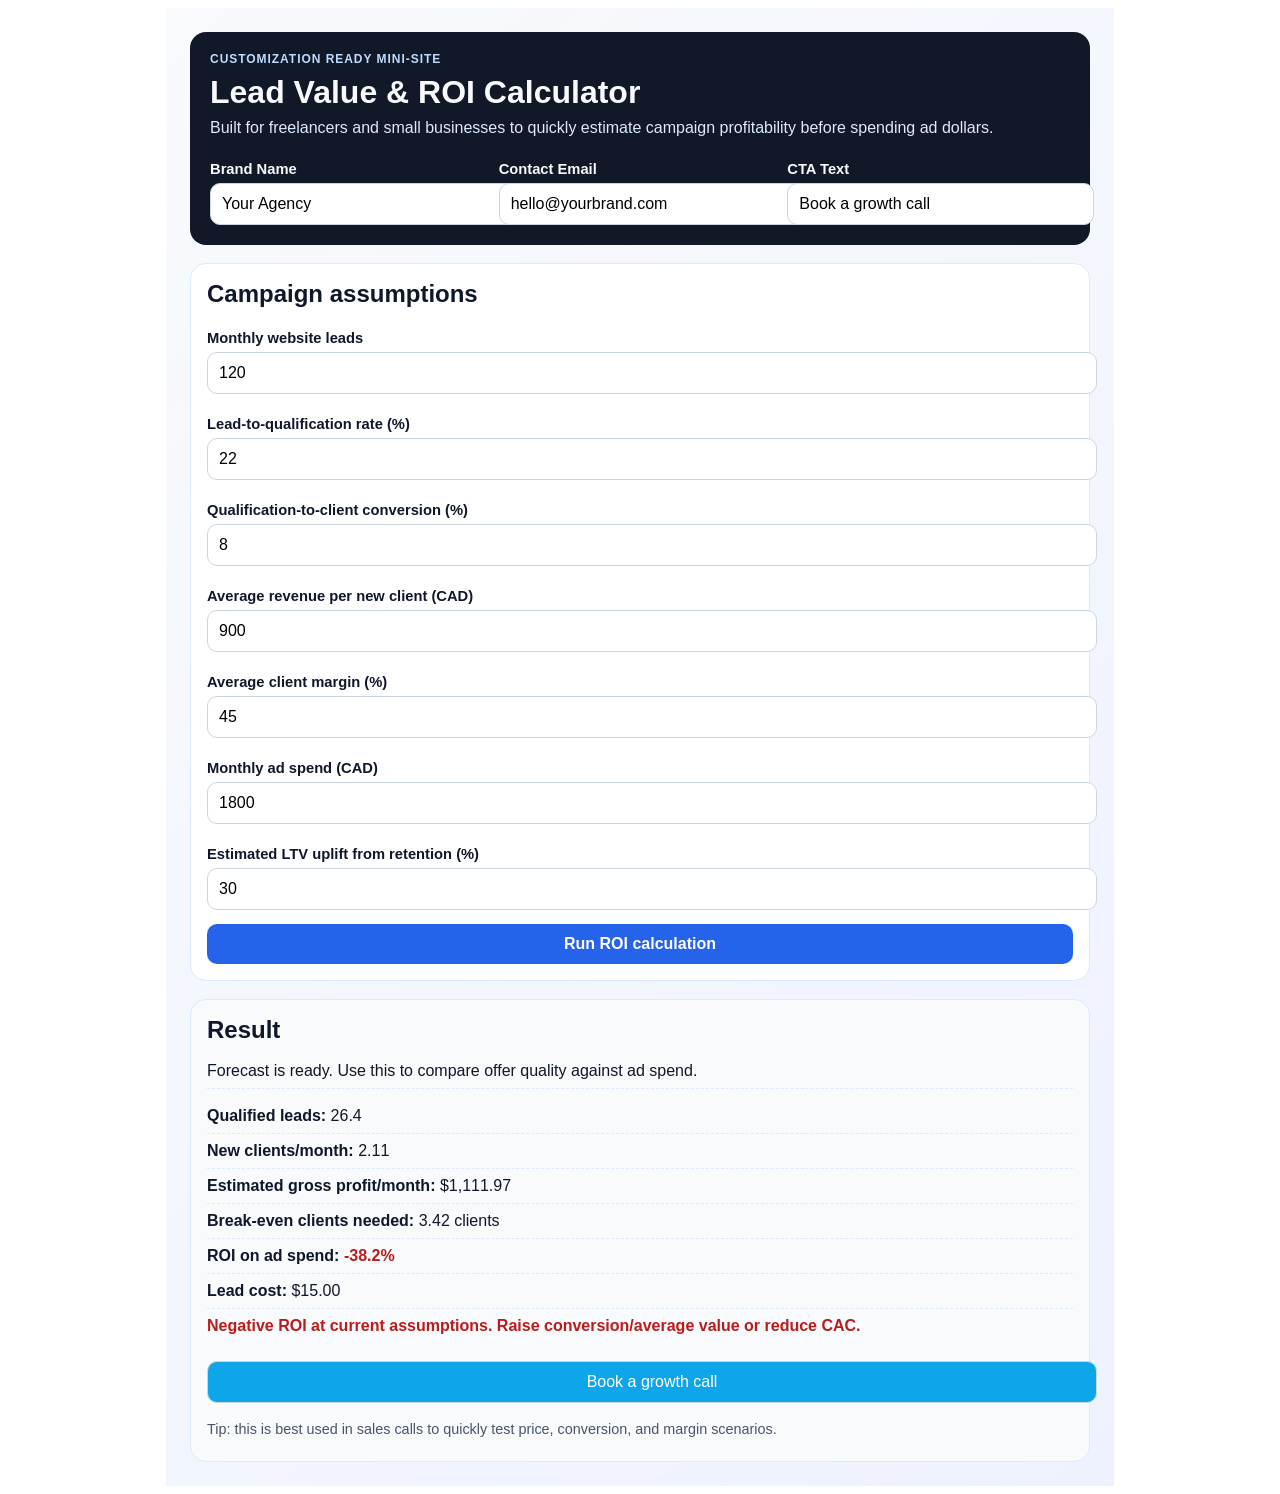
==== gigs/lead-value-roi-calculator/index.html @ 7528f10c "feat: add profit-first gig pack and sales collateral" ====
<!doctype html>
<html lang="en">
  <head>
    <meta charset="UTF-8" />
    <meta name="viewport" content="width=device-width, initial-scale=1.0" />
    <title>Lead Value ROI Calculator</title>
    <link rel="stylesheet" href="styles.css" />
  </head>
  <body>
    <main class="shell">
      <header class="hero">
        <p class="eyebrow">CUSTOMIZATION READY MINI-SITE</p>
        <h1>Lead Value & ROI Calculator</h1>
        <p id="subtitle">Built for freelancers and small businesses to quickly estimate campaign profitability before spending ad dollars.</p>

        <div class="copy-grid">
          <label>
            Brand Name
            <input id="brand-name" value="Your Agency" />
          </label>
          <label>
            Contact Email
            <input id="brand-email" type="email" value="hello@yourbrand.com" />
          </label>
          <label>
            CTA Text
            <input id="cta-text" value="Book a growth call" />
          </label>
        </div>
      </header>

      <section class="card">
        <h2>Campaign assumptions</h2>

        <label>
          Monthly website leads
          <input id="monthly-leads" type="number" min="0" value="120" />
        </label>

        <label>
          Lead-to-qualification rate (%)
          <input id="qualification-rate" type="number" min="0" max="100" step="0.1" value="22" />
        </label>

        <label>
          Qualification-to-client conversion (%)
          <input id="close-rate" type="number" min="0" max="100" step="0.1" value="8" />
        </label>

        <label>
          Average revenue per new client (CAD)
          <input id="revenue-per-client" type="number" min="0" step="5" value="900" />
        </label>

        <label>
          Average client margin (%)
          <input id="gross-margin" type="number" min="0" max="100" step="0.5" value="45" />
        </label>

        <label>
          Monthly ad spend (CAD)
          <input id="ad-spend" type="number" min="0" step="10" value="1800" />
        </label>

        <label>
          Estimated LTV uplift from retention (%)
          <input id="ltv-uplift" type="number" min="0" max="200" step="1" value="30" />
        </label>

        <button id="calculate" type="button">Run ROI calculation</button>
      </section>

      <section class="card result" aria-live="polite">
        <h2>Result</h2>
        <p id="status-line">Enter values and click run to see your forecast.</p>

        <div id="results" class="hidden">
          <p><strong>Qualified leads:</strong> <span id="qualified-leads">0</span></p>
          <p><strong>New clients/month:</strong> <span id="new-clients">0</span></p>
          <p><strong>Estimated gross profit/month:</strong> <span id="monthly-profit">$0</span></p>
          <p><strong>Break-even clients needed:</strong> <span id="break-even">0</span></p>
          <p><strong>ROI on ad spend:</strong> <span id="roi">0%</span></p>
          <p><strong>Lead cost:</strong> <span id="cost-per-lead">$0</span></p>
          <p id="interpretation"></p>
        </div>

        <a id="cta" class="cta" href="#">Book a campaign audit</a>

        <p class="hint">Tip: this is best used in sales calls to quickly test price, conversion, and margin scenarios.</p>
      </section>
    </main>

    <script src="script.js"></script>
  </body>
</html>
---- gigs/lead-value-roi-calculator/styles.css ----
.shell {
  max-width: 900px;
  margin: 0 auto;
  padding: 24px;
  display: grid;
  gap: 18px;
  font-family: Inter, Arial, sans-serif;
  color: #0f172a;
  background: linear-gradient(135deg, #f8fafc, #eef2ff);
  min-height: 100vh;
}

.hero {
  background: #111827;
  color: #f8fafc;
  border-radius: 16px;
  padding: 20px;
}

.eyebrow {
  margin: 0 0 8px;
  color: #bfdbfe;
  text-transform: uppercase;
  letter-spacing: .08em;
  font-size: 12px;
  font-weight: 700;
}

h1,h2 { margin: 0; }
p { margin: 0; }

#subtitle {
  margin-top: 8px;
  color: #dbeafe;
}

.copy-grid,
label {
  display: grid;
  gap: 6px;
  font-weight: 600;
  margin-top: 12px;
}

.copy-grid {
  grid-template-columns: repeat(auto-fit, minmax(180px, 1fr));
}

.card {
  background: #ffffff;
  border-radius: 16px;
  border: 1px solid #dbeafe;
  padding: 16px;
  display: grid;
  gap: 10px;
}

label {
  font-size: 0.92rem;
}

input,
button,
a.cta {
  border: 1px solid #cbd5e1;
  border-radius: 10px;
  padding: 11px;
  width: 100%;
  font-size: 1rem;
}

input:focus {
  outline: 2px solid #93c5fd;
}

button {
  background: #2563eb;
  color: #fff;
  border: none;
  font-weight: 700;
  cursor: pointer;
  margin-top: 4px;
}

.result {
  background: #f8fafc;
}

.result p {
  padding: 8px 0;
  border-bottom: 1px dashed #dbeafe;
}

.result p:last-of-type { border-bottom: none; }

.hidden { display: none; }

.good {
  color: #15803d;
  font-weight: 700;
}

.bad {
  color: #b91c1c;
  font-weight: 700;
}

.cta {
  display: inline-block;
  text-align: center;
  width: fit-content;
  text-decoration: none;
  color: white;
  background: #0ea5e9;
  padding: 11px 16px;
  margin-top: 8px;
}

.hint { color: #475569; font-size: .9rem; }

@media (max-width: 720px) {
  .shell { padding: 14px; }
  .copy-grid { grid-template-columns: 1fr; }
}
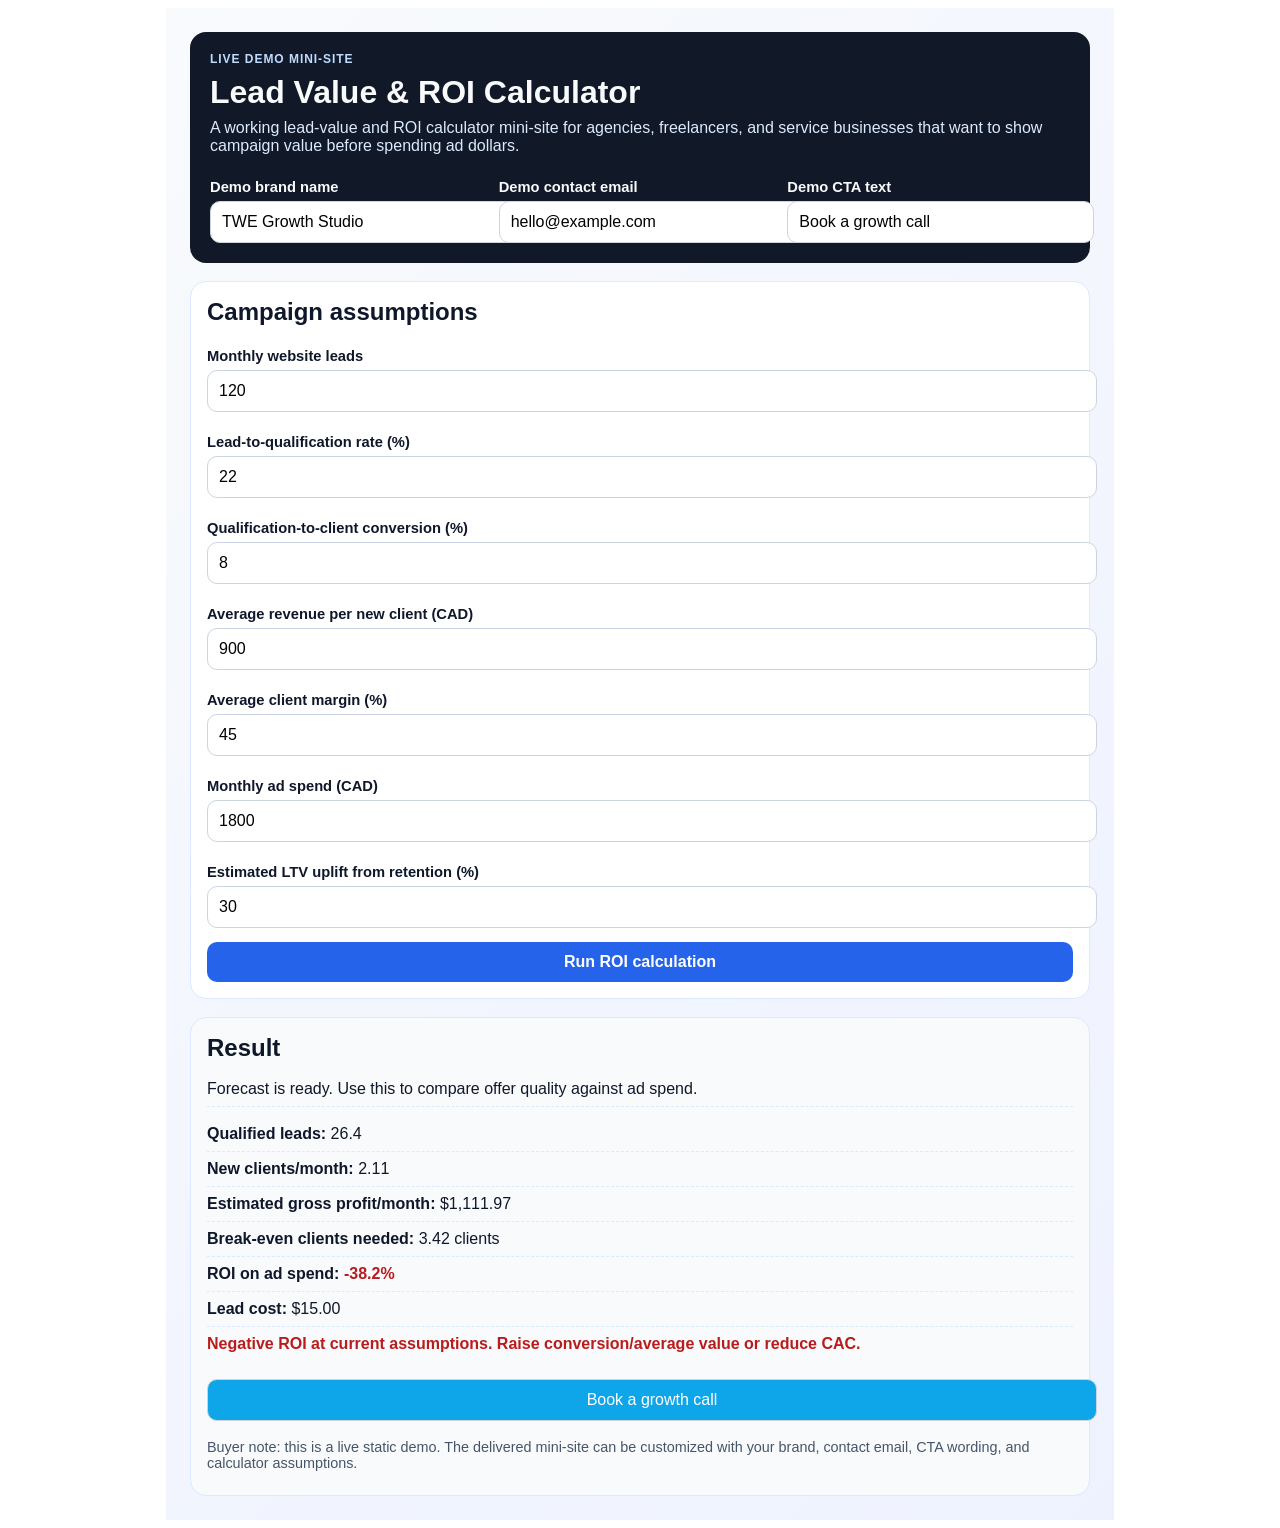
==== commit 13271700: "fix: improve Vercel gig listing readiness" ====
--- a/gigs/lead-value-roi-calculator/index.html
+++ b/gigs/lead-value-roi-calculator/index.html
@@ -9,21 +9,21 @@
   <body>
     <main class="shell">
       <header class="hero">
-        <p class="eyebrow">CUSTOMIZATION READY MINI-SITE</p>
+        <p class="eyebrow">LIVE DEMO MINI-SITE</p>
         <h1>Lead Value & ROI Calculator</h1>
-        <p id="subtitle">Built for freelancers and small businesses to quickly estimate campaign profitability before spending ad dollars.</p>
+        <p id="subtitle">A working lead-value and ROI calculator mini-site for agencies, freelancers, and service businesses that want to show campaign value before spending ad dollars.</p>
 
         <div class="copy-grid">
           <label>
-            Brand Name
-            <input id="brand-name" value="Your Agency" />
+            Demo brand name
+            <input id="brand-name" value="TWE Growth Studio" />
           </label>
           <label>
-            Contact Email
-            <input id="brand-email" type="email" value="hello@yourbrand.com" />
+            Demo contact email
+            <input id="brand-email" type="email" value="hello@example.com" />
           </label>
           <label>
-            CTA Text
+            Demo CTA text
             <input id="cta-text" value="Book a growth call" />
           </label>
         </div>
@@ -84,9 +84,9 @@
           <p id="interpretation"></p>
         </div>
 
-        <a id="cta" class="cta" href="#">Book a campaign audit</a>
+        <a id="cta" class="cta" href="mailto:thewatchersedgestore@gmail.com?subject=Lead%20Value%20%26%20ROI%20Calculator%20mini-site">Ask about this mini-site</a>
 
-        <p class="hint">Tip: this is best used in sales calls to quickly test price, conversion, and margin scenarios.</p>
+        <p class="hint">Buyer note: this is a live static demo. The delivered mini-site can be customized with your brand, contact email, CTA wording, and calculator assumptions.</p>
       </section>
     </main>
 
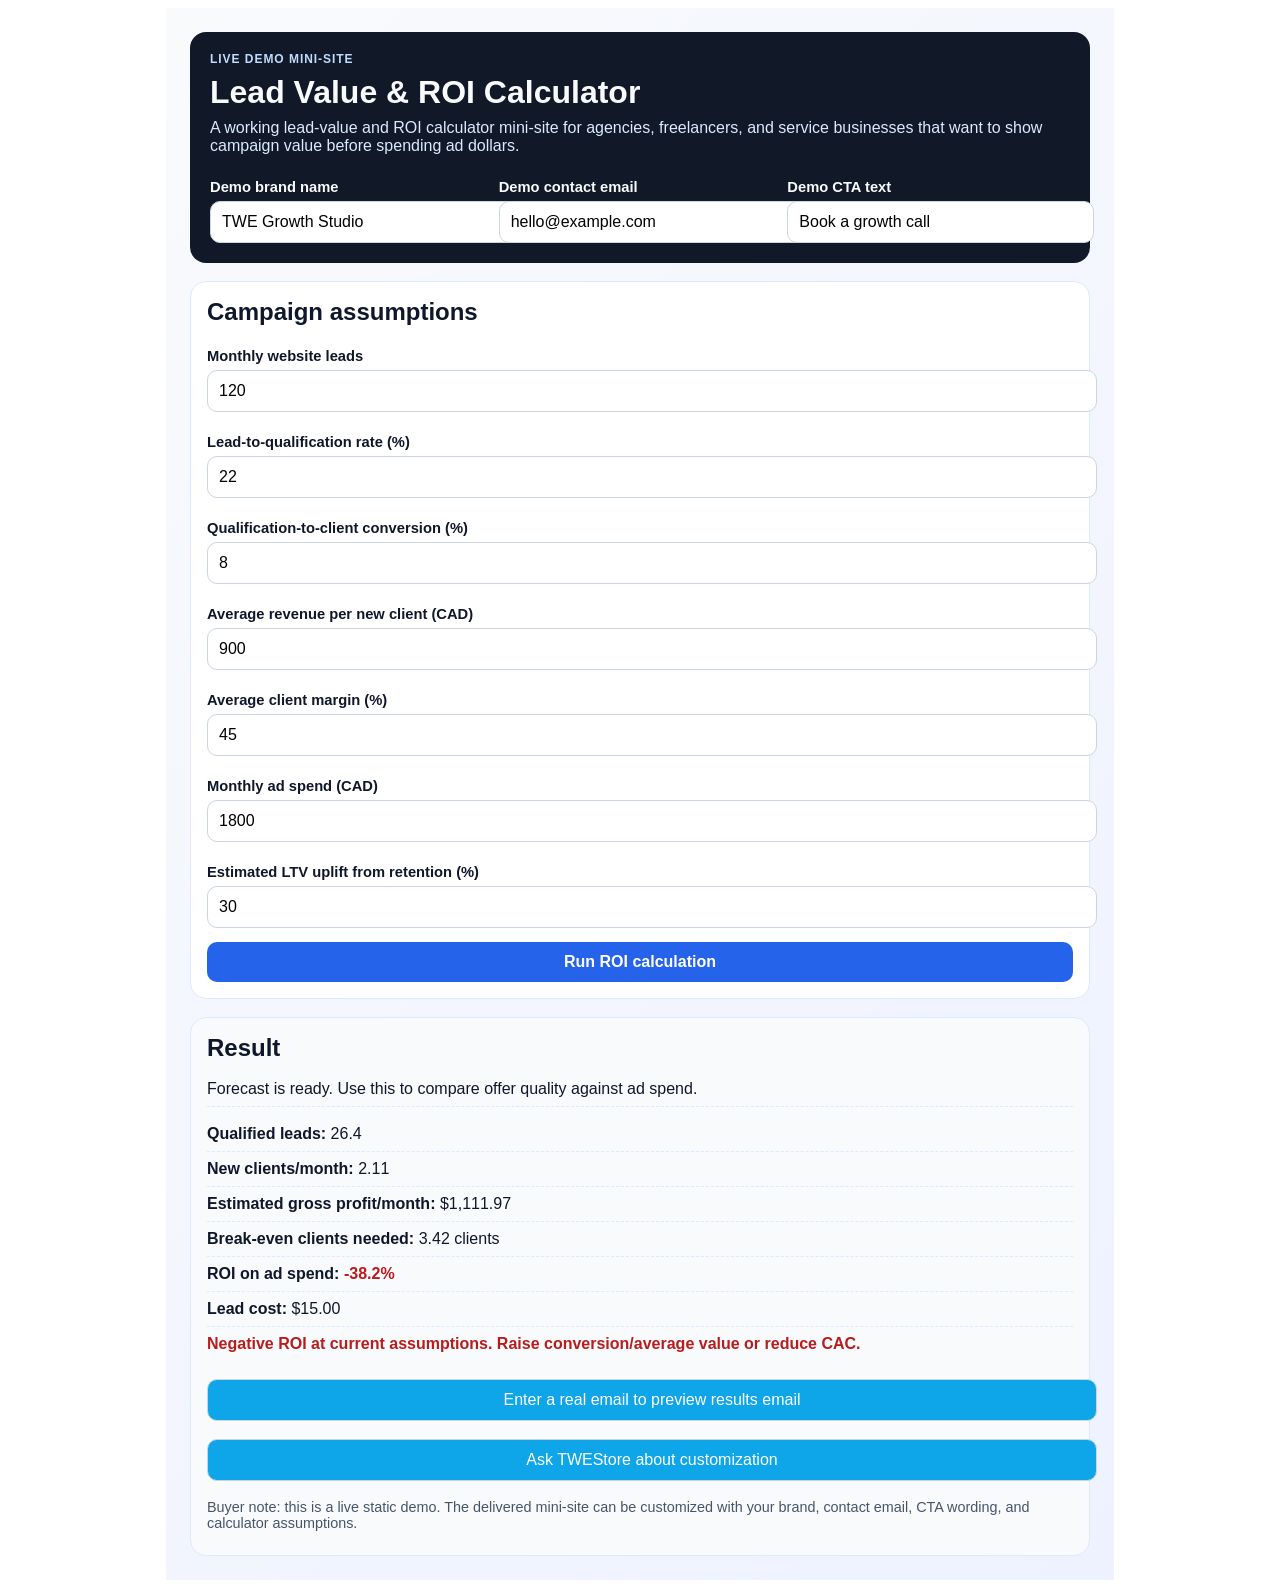
==== commit c7a7ba47: "fix: harden Vercel gig sales flow" ====
--- a/gigs/lead-value-roi-calculator/index.html
+++ b/gigs/lead-value-roi-calculator/index.html
@@ -84,7 +84,8 @@
           <p id="interpretation"></p>
         </div>
 
-        <a id="cta" class="cta" href="mailto:thewatchersedgestore@gmail.com?subject=Lead%20Value%20%26%20ROI%20Calculator%20mini-site">Ask about this mini-site</a>
+        <a id="cta" class="cta" href="mailto:thewatchersedgestore@gmail.com?subject=Lead%20Value%20%26%20ROI%20Calculator%20mini-site">Preview results email</a>
+        <a class="seller-cta cta secondary" href="mailto:thewatchersedgestore@gmail.com?subject=Customization%20request%20-%20Lead%20Value%20%26%20ROI%20Calculator">Ask TWEStore about customization</a>
 
         <p class="hint">Buyer note: this is a live static demo. The delivered mini-site can be customized with your brand, contact email, CTA wording, and calculator assumptions.</p>
       </section>
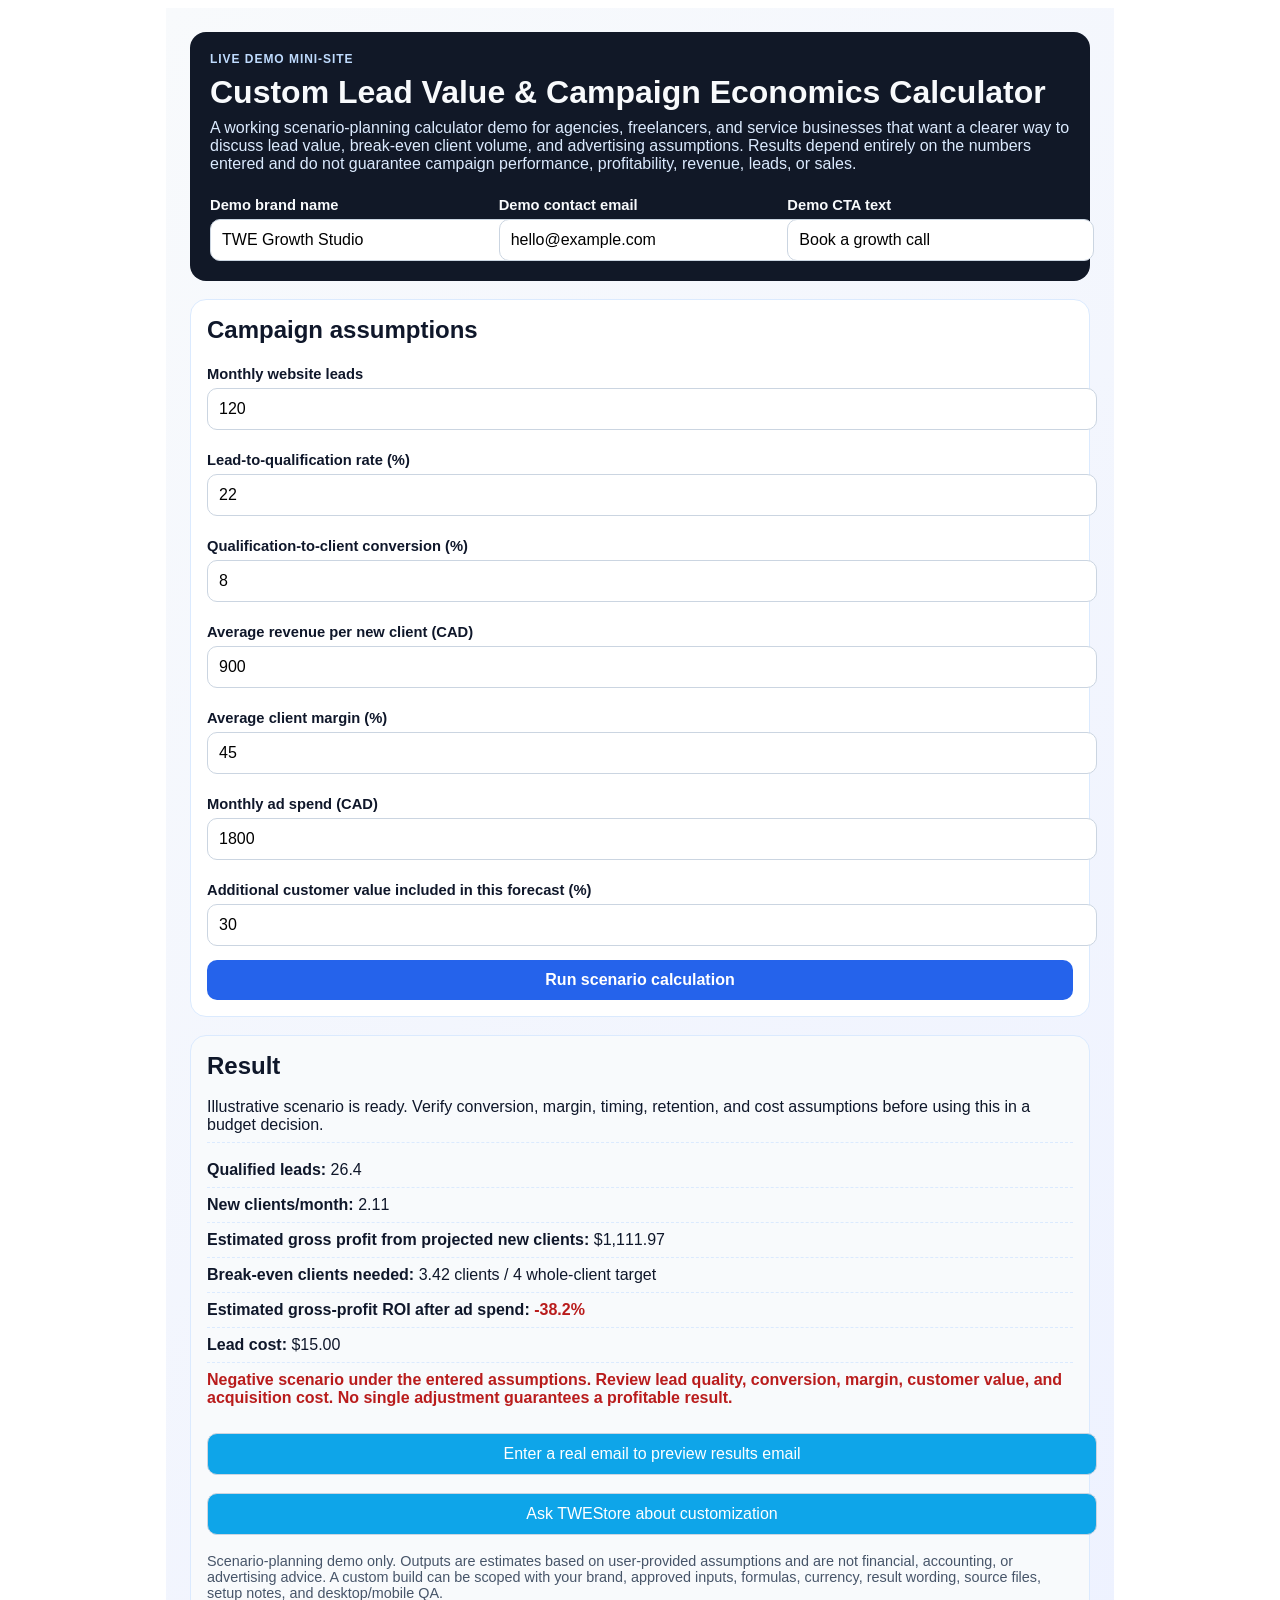
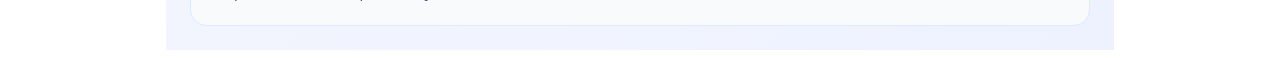
==== commit 636c6d42: "Polish gig demos for SOL sales readiness" ====
--- a/gigs/lead-value-roi-calculator/index.html
+++ b/gigs/lead-value-roi-calculator/index.html
@@ -3,15 +3,15 @@
   <head>
     <meta charset="UTF-8" />
     <meta name="viewport" content="width=device-width, initial-scale=1.0" />
-    <title>Lead Value ROI Calculator</title>
+    <title>Custom Lead Value & Campaign Economics Calculator</title>
     <link rel="stylesheet" href="styles.css" />
   </head>
   <body>
     <main class="shell">
       <header class="hero">
         <p class="eyebrow">LIVE DEMO MINI-SITE</p>
-        <h1>Lead Value & ROI Calculator</h1>
-        <p id="subtitle">A working lead-value and ROI calculator mini-site for agencies, freelancers, and service businesses that want to show campaign value before spending ad dollars.</p>
+        <h1>Custom Lead Value & Campaign Economics Calculator</h1>
+        <p id="subtitle">A working scenario-planning calculator demo for agencies, freelancers, and service businesses that want a clearer way to discuss lead value, break-even client volume, and advertising assumptions. Results depend entirely on the numbers entered and do not guarantee campaign performance, profitability, revenue, leads, or sales.</p>
 
         <div class="copy-grid">
           <label>
@@ -63,23 +63,23 @@
         </label>
 
         <label>
-          Estimated LTV uplift from retention (%)
+          Additional customer value included in this forecast (%)
           <input id="ltv-uplift" type="number" min="0" max="200" step="1" value="30" />
         </label>
 
-        <button id="calculate" type="button">Run ROI calculation</button>
+        <button id="calculate" type="button">Run scenario calculation</button>
       </section>
 
       <section class="card result" aria-live="polite">
         <h2>Result</h2>
-        <p id="status-line">Enter values and click run to see your forecast.</p>
+        <p id="status-line">Enter assumptions and click run to see an illustrative scenario.</p>
 
         <div id="results" class="hidden">
           <p><strong>Qualified leads:</strong> <span id="qualified-leads">0</span></p>
           <p><strong>New clients/month:</strong> <span id="new-clients">0</span></p>
-          <p><strong>Estimated gross profit/month:</strong> <span id="monthly-profit">$0</span></p>
+          <p><strong>Estimated gross profit from projected new clients:</strong> <span id="monthly-profit">$0</span></p>
           <p><strong>Break-even clients needed:</strong> <span id="break-even">0</span></p>
-          <p><strong>ROI on ad spend:</strong> <span id="roi">0%</span></p>
+          <p><strong>Estimated gross-profit ROI after ad spend:</strong> <span id="roi">0%</span></p>
           <p><strong>Lead cost:</strong> <span id="cost-per-lead">$0</span></p>
           <p id="interpretation"></p>
         </div>
@@ -87,7 +87,7 @@
         <a id="cta" class="cta" href="mailto:thewatchersedgestore@gmail.com?subject=Lead%20Value%20%26%20ROI%20Calculator%20mini-site">Preview results email</a>
         <a class="seller-cta cta secondary" href="mailto:thewatchersedgestore@gmail.com?subject=Customization%20request%20-%20Lead%20Value%20%26%20ROI%20Calculator">Ask TWEStore about customization</a>
 
-        <p class="hint">Buyer note: this is a live static demo. The delivered mini-site can be customized with your brand, contact email, CTA wording, and calculator assumptions.</p>
+        <p class="hint">Scenario-planning demo only. Outputs are estimates based on user-provided assumptions and are not financial, accounting, or advertising advice. A custom build can be scoped with your brand, approved inputs, formulas, currency, result wording, source files, setup notes, and desktop/mobile QA.</p>
       </section>
     </main>
 
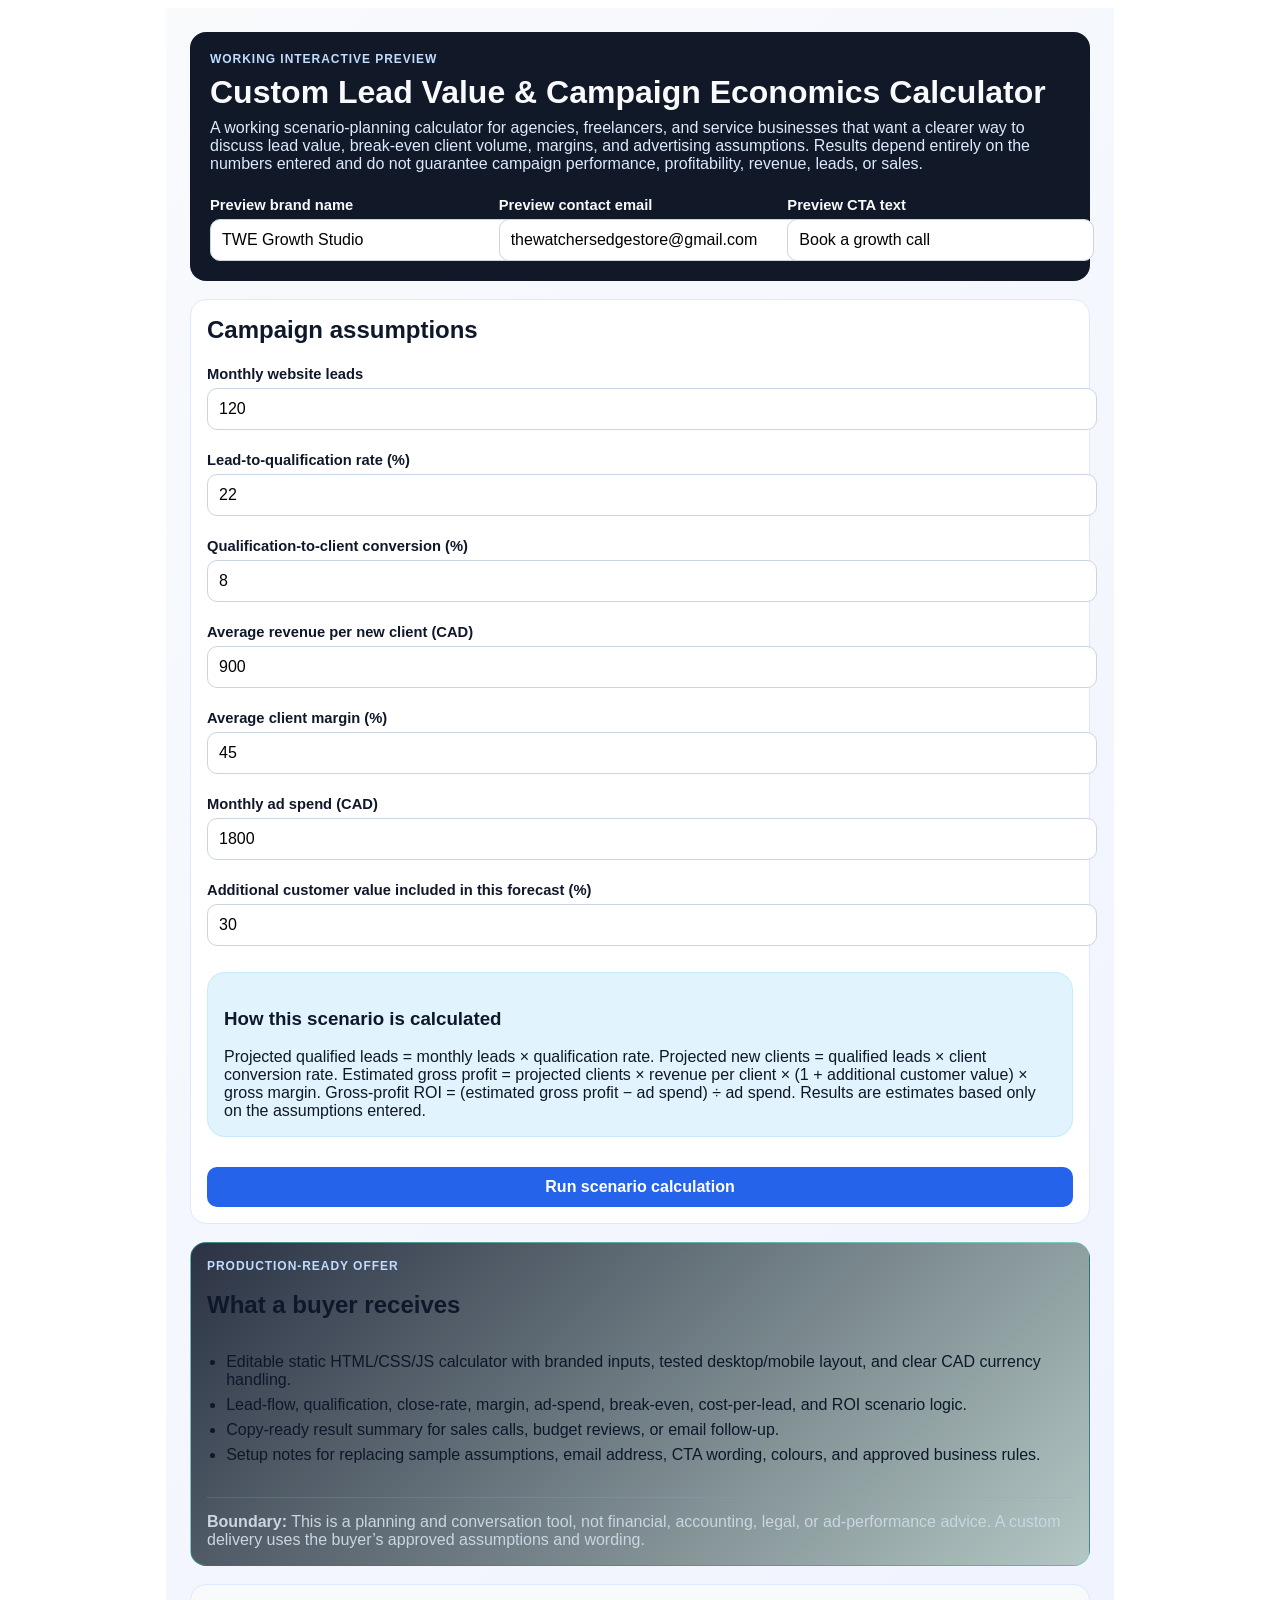
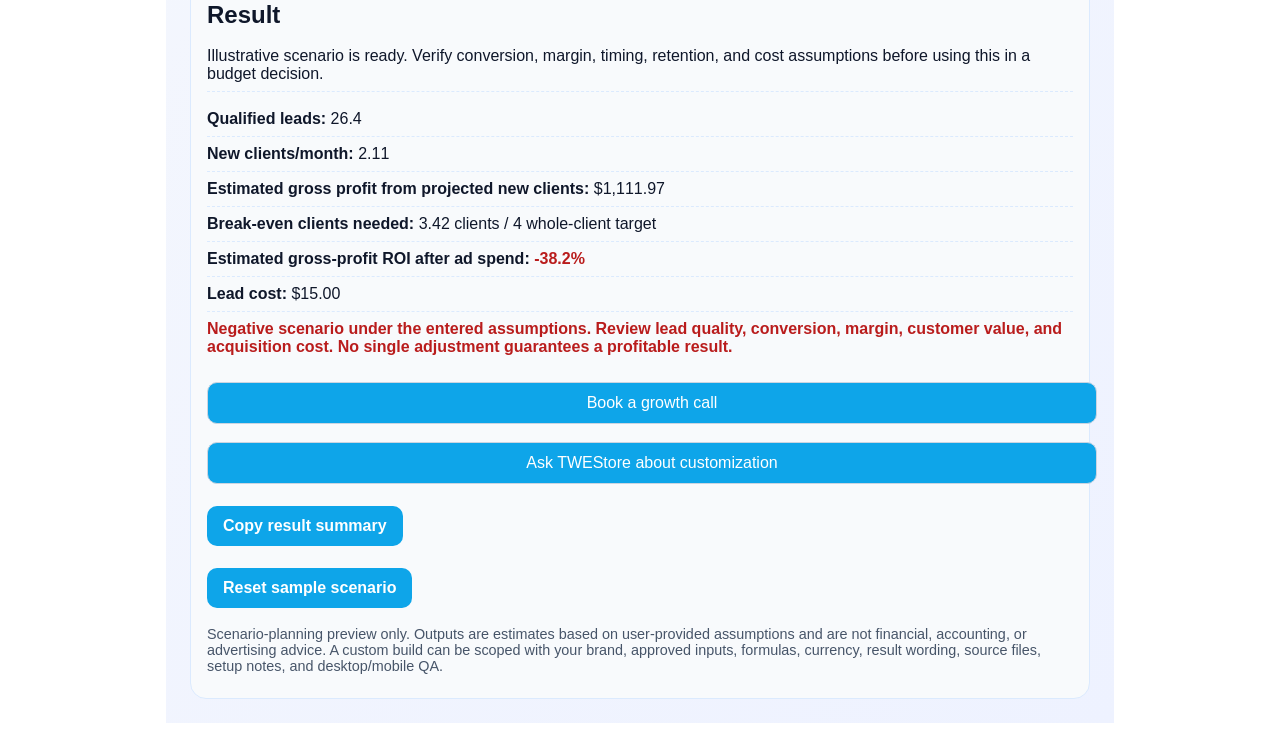
==== commit cfff6423: "Finalize Vercel gig production readiness" ====
--- a/gigs/lead-value-roi-calculator/index.html
+++ b/gigs/lead-value-roi-calculator/index.html
@@ -9,21 +9,21 @@
   <body>
     <main class="shell">
       <header class="hero">
-        <p class="eyebrow">LIVE DEMO MINI-SITE</p>
+        <p class="eyebrow">WORKING INTERACTIVE PREVIEW</p>
         <h1>Custom Lead Value & Campaign Economics Calculator</h1>
-        <p id="subtitle">A working scenario-planning calculator demo for agencies, freelancers, and service businesses that want a clearer way to discuss lead value, break-even client volume, and advertising assumptions. Results depend entirely on the numbers entered and do not guarantee campaign performance, profitability, revenue, leads, or sales.</p>
+        <p id="subtitle">A working scenario-planning calculator for agencies, freelancers, and service businesses that want a clearer way to discuss lead value, break-even client volume, margins, and advertising assumptions. Results depend entirely on the numbers entered and do not guarantee campaign performance, profitability, revenue, leads, or sales.</p>
 
         <div class="copy-grid">
           <label>
-            Demo brand name
+            Preview brand name
             <input id="brand-name" value="TWE Growth Studio" />
           </label>
           <label>
-            Demo contact email
-            <input id="brand-email" type="email" value="hello@example.com" />
+            Preview contact email
+            <input id="brand-email" type="email" value="thewatchersedgestore@gmail.com" />
           </label>
           <label>
-            Demo CTA text
+            Preview CTA text
             <input id="cta-text" value="Book a growth call" />
           </label>
         </div>
@@ -67,9 +67,28 @@
           <input id="ltv-uplift" type="number" min="0" max="200" step="1" value="30" />
         </label>
 
+        <div id="validation-summary" class="validation-summary hidden" role="alert" aria-live="polite"></div>
+
+        <section class="formula-note" aria-label="How this scenario is calculated">
+          <h3>How this scenario is calculated</h3>
+          <p>Projected qualified leads = monthly leads × qualification rate. Projected new clients = qualified leads × client conversion rate. Estimated gross profit = projected clients × revenue per client × (1 + additional customer value) × gross margin. Gross-profit ROI = (estimated gross profit − ad spend) ÷ ad spend. Results are estimates based only on the assumptions entered.</p>
+        </section>
+
         <button id="calculate" type="button">Run scenario calculation</button>
       </section>
 
+
+      <section class="card product-readiness" aria-label="What is included">
+        <p class="eyebrow">Production-ready offer</p>
+        <h2>What a buyer receives</h2>
+        <ul class="feature-list">
+          <li>Editable static HTML/CSS/JS calculator with branded inputs, tested desktop/mobile layout, and clear CAD currency handling.</li>
+          <li>Lead-flow, qualification, close-rate, margin, ad-spend, break-even, cost-per-lead, and ROI scenario logic.</li>
+          <li>Copy-ready result summary for sales calls, budget reviews, or email follow-up.</li>
+          <li>Setup notes for replacing sample assumptions, email address, CTA wording, colours, and approved business rules.</li>
+        </ul>
+        <p class="scope-note"><strong>Boundary:</strong> This is a planning and conversation tool, not financial, accounting, legal, or ad-performance advice. A custom delivery uses the buyer’s approved assumptions and wording.</p>
+      </section>
       <section class="card result" aria-live="polite">
         <h2>Result</h2>
         <p id="status-line">Enter assumptions and click run to see an illustrative scenario.</p>
@@ -87,7 +106,9 @@
         <a id="cta" class="cta" href="mailto:thewatchersedgestore@gmail.com?subject=Lead%20Value%20%26%20ROI%20Calculator%20mini-site">Preview results email</a>
         <a class="seller-cta cta secondary" href="mailto:thewatchersedgestore@gmail.com?subject=Customization%20request%20-%20Lead%20Value%20%26%20ROI%20Calculator">Ask TWEStore about customization</a>
 
-        <p class="hint">Scenario-planning demo only. Outputs are estimates based on user-provided assumptions and are not financial, accounting, or advertising advice. A custom build can be scoped with your brand, approved inputs, formulas, currency, result wording, source files, setup notes, and desktop/mobile QA.</p>
+        <button id="copy-summary" type="button" class="cta secondary action-button">Copy result summary</button>
+        <button id="reset-sample" type="button" class="cta secondary action-button">Reset sample scenario</button>
+        <p class="hint">Scenario-planning preview only. Outputs are estimates based on user-provided assumptions and are not financial, accounting, or advertising advice. A custom build can be scoped with your brand, approved inputs, formulas, currency, result wording, source files, setup notes, and desktop/mobile QA.</p>
       </section>
     </main>
 
--- a/gigs/lead-value-roi-calculator/styles.css
+++ b/gigs/lead-value-roi-calculator/styles.css
@@ -122,3 +122,62 @@
   .shell { padding: 14px; }
   .copy-grid { grid-template-columns: 1fr; }
 }
+
+.product-readiness {
+  border-color: rgba(45, 212, 191, 0.38) !important;
+  background: linear-gradient(135deg, rgba(15, 23, 42, 0.88), rgba(20, 83, 45, 0.28)) !important;
+}
+
+.feature-list {
+  margin: 1rem 0;
+  padding-left: 1.2rem;
+}
+
+.feature-list li {
+  margin: 0.45rem 0;
+}
+
+.scope-note {
+  color: #cbd5e1;
+  border-top: 1px solid rgba(148, 163, 184, 0.24);
+  padding-top: 0.9rem;
+}
+
+.action-button {
+  margin-top: 0.75rem;
+  margin-right: 0.6rem;
+}
+
+.validation-summary {
+  border: 1px solid rgba(248, 113, 113, 0.7);
+  border-radius: 16px;
+  padding: 0.9rem 1rem;
+  margin: 1rem 0;
+  background: rgba(127, 29, 29, 0.32);
+  color: #fee2e2;
+}
+
+.validation-summary ul {
+  margin: 0.5rem 0;
+  padding-left: 1.2rem;
+}
+
+.field-error {
+  border-color: #f87171 !important;
+  box-shadow: 0 0 0 3px rgba(248, 113, 113, 0.24) !important;
+}
+
+.formula-note {
+  margin: 1rem 0;
+  padding: 1rem;
+  border-radius: 18px;
+  background: rgba(14, 165, 233, 0.12);
+  border: 1px solid rgba(125, 211, 252, 0.28);
+}
+
+a:focus-visible,
+button:focus-visible,
+input:focus-visible {
+  outline: 3px solid #facc15;
+  outline-offset: 3px;
+}
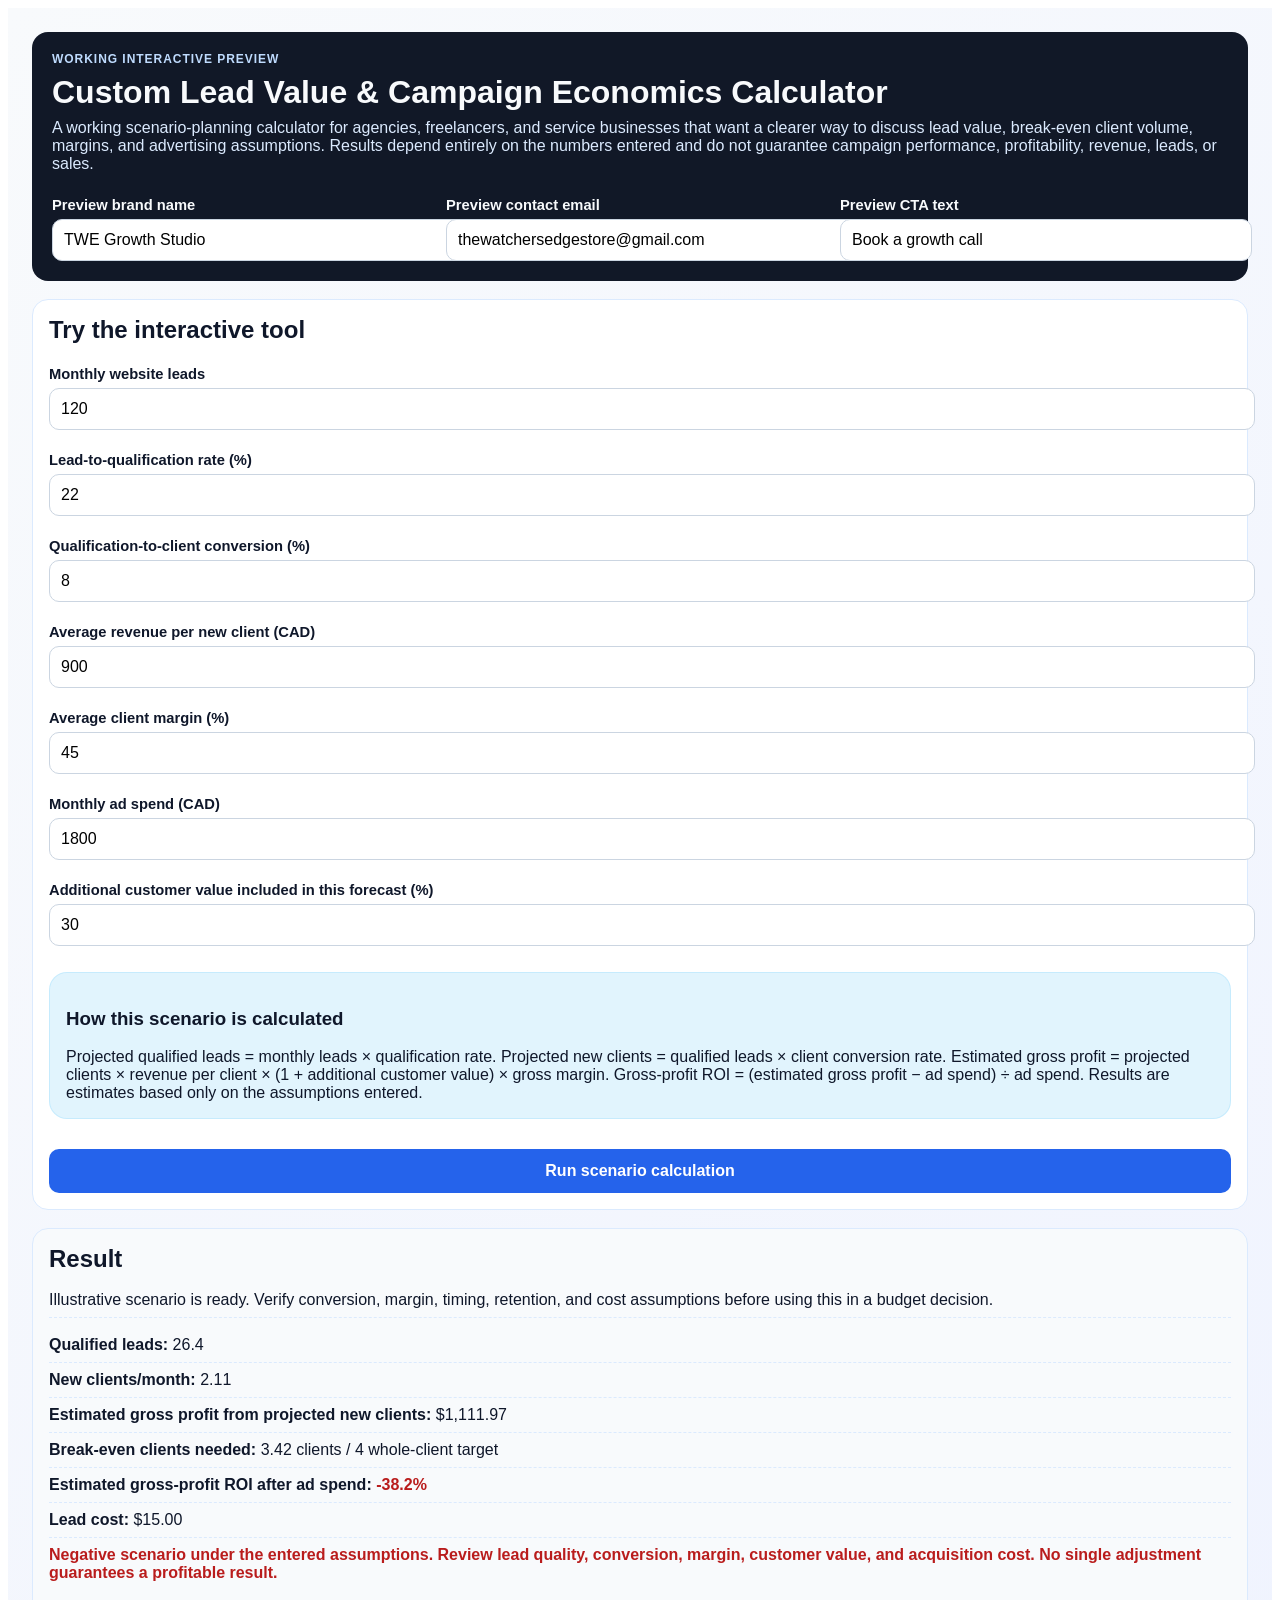
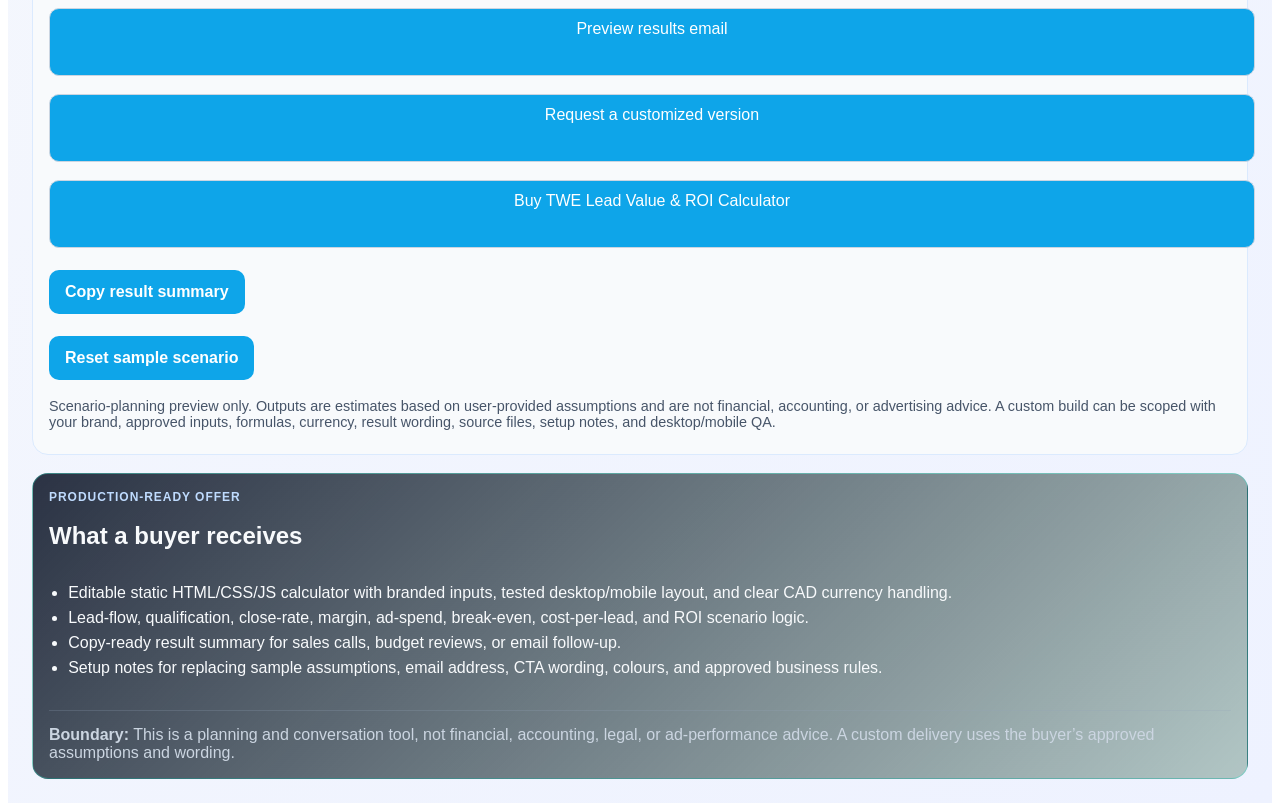
==== commit 906d2e51: "Polish interactive tools and align product links" ====
--- a/gigs/lead-value-roi-calculator/index.html
+++ b/gigs/lead-value-roi-calculator/index.html
@@ -30,7 +30,7 @@
       </header>
 
       <section class="card">
-        <h2>Campaign assumptions</h2>
+        <h2>Try the interactive tool</h2>
 
         <label>
           Monthly website leads
@@ -78,17 +78,7 @@
       </section>
 
 
-      <section class="card product-readiness" aria-label="What is included">
-        <p class="eyebrow">Production-ready offer</p>
-        <h2>What a buyer receives</h2>
-        <ul class="feature-list">
-          <li>Editable static HTML/CSS/JS calculator with branded inputs, tested desktop/mobile layout, and clear CAD currency handling.</li>
-          <li>Lead-flow, qualification, close-rate, margin, ad-spend, break-even, cost-per-lead, and ROI scenario logic.</li>
-          <li>Copy-ready result summary for sales calls, budget reviews, or email follow-up.</li>
-          <li>Setup notes for replacing sample assumptions, email address, CTA wording, colours, and approved business rules.</li>
-        </ul>
-        <p class="scope-note"><strong>Boundary:</strong> This is a planning and conversation tool, not financial, accounting, legal, or ad-performance advice. A custom delivery uses the buyer’s approved assumptions and wording.</p>
-      </section>
+
       <section class="card result" aria-live="polite">
         <h2>Result</h2>
         <p id="status-line">Enter assumptions and click run to see an illustrative scenario.</p>
@@ -104,11 +94,23 @@
         </div>
 
         <a id="cta" class="cta" href="mailto:thewatchersedgestore@gmail.com?subject=Lead%20Value%20%26%20ROI%20Calculator%20mini-site">Preview results email</a>
-        <a class="seller-cta cta secondary" href="mailto:thewatchersedgestore@gmail.com?subject=Customization%20request%20-%20Lead%20Value%20%26%20ROI%20Calculator">Ask TWEStore about customization</a>
+        <a class="seller-cta cta secondary" href="mailto:thewatchersedgestore@gmail.com?subject=Customization%20request%20-%20Lead%20Value%20%26%20ROI%20Calculator">Request a customized version</a>
+        <a class="purchase-cta cta secondary" href="https://nanoojr.gumroad.com/l/lfxro">Buy TWE Lead Value &amp; ROI Calculator</a>
 
         <button id="copy-summary" type="button" class="cta secondary action-button">Copy result summary</button>
         <button id="reset-sample" type="button" class="cta secondary action-button">Reset sample scenario</button>
         <p class="hint">Scenario-planning preview only. Outputs are estimates based on user-provided assumptions and are not financial, accounting, or advertising advice. A custom build can be scoped with your brand, approved inputs, formulas, currency, result wording, source files, setup notes, and desktop/mobile QA.</p>
+      </section>
+      <section class="card product-readiness" aria-label="What is included">
+        <p class="eyebrow">Production-ready offer</p>
+        <h2>What a buyer receives</h2>
+        <ul class="feature-list">
+          <li>Editable static HTML/CSS/JS calculator with branded inputs, tested desktop/mobile layout, and clear CAD currency handling.</li>
+          <li>Lead-flow, qualification, close-rate, margin, ad-spend, break-even, cost-per-lead, and ROI scenario logic.</li>
+          <li>Copy-ready result summary for sales calls, budget reviews, or email follow-up.</li>
+          <li>Setup notes for replacing sample assumptions, email address, CTA wording, colours, and approved business rules.</li>
+        </ul>
+        <p class="scope-note"><strong>Boundary:</strong> This is a planning and conversation tool, not financial, accounting, legal, or ad-performance advice. A custom delivery uses the buyer’s approved assumptions and wording.</p>
       </section>
     </main>
 
--- a/gigs/lead-value-roi-calculator/styles.css
+++ b/gigs/lead-value-roi-calculator/styles.css
@@ -124,6 +124,7 @@
 }
 
 .product-readiness {
+  color: #f8fafc;
   border-color: rgba(45, 212, 191, 0.38) !important;
   background: linear-gradient(135deg, rgba(15, 23, 42, 0.88), rgba(20, 83, 45, 0.28)) !important;
 }
@@ -181,3 +182,17 @@
   outline: 3px solid #facc15;
   outline-offset: 3px;
 }
+
+/* Final accessibility/responsive hardening for 320px and 200% zoom checks. */
+html { overflow-x: hidden; }
+body { overflow-x: hidden; }
+.shell, .page, .container, .hero, .card, .panel, .result, .result-card, .content-grid, .brand-panel, .product-readiness { min-width: 0; max-width: 100%; }
+a, button, input, select, textarea, p, li, h1, h2, h3, strong, span, legend, summary { overflow-wrap: anywhere; }
+.copy-grid, .brand-grid, .brand-area, .intake-grid, .context-grid { grid-template-columns: repeat(auto-fit, minmax(min(180px, 100%), 1fr)); }
+input, select, textarea, button, a.cta, .cta-button { max-width: 100%; min-width: 0; }
+button, a.cta, .cta-button { min-height: 44px; }
+@media (max-width: 360px) {
+  .shell, .page, .container { padding: 10px; }
+  .hero, .card, .panel, .brand-panel, .gig-card-body { padding: 14px; }
+  .cta, .cta-button, .action-button, button { width: 100%; margin-right: 0; }
+}
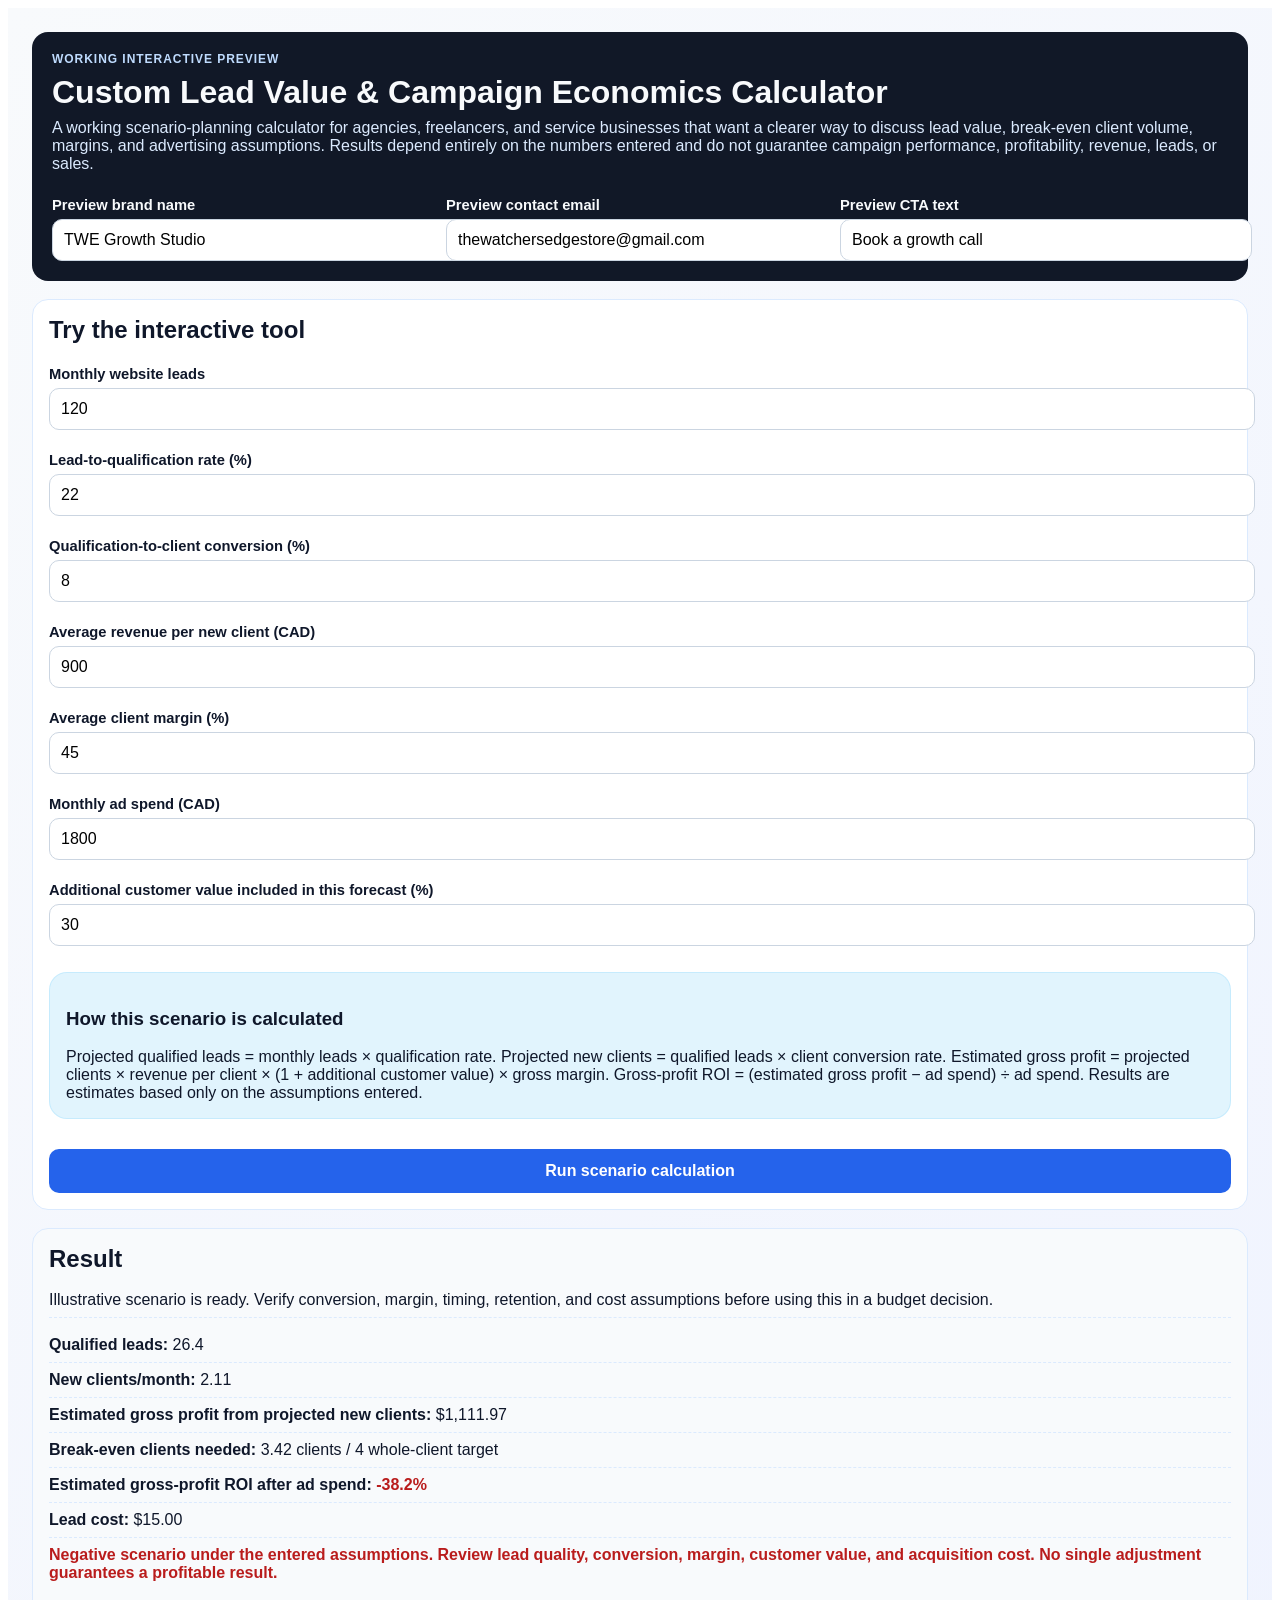
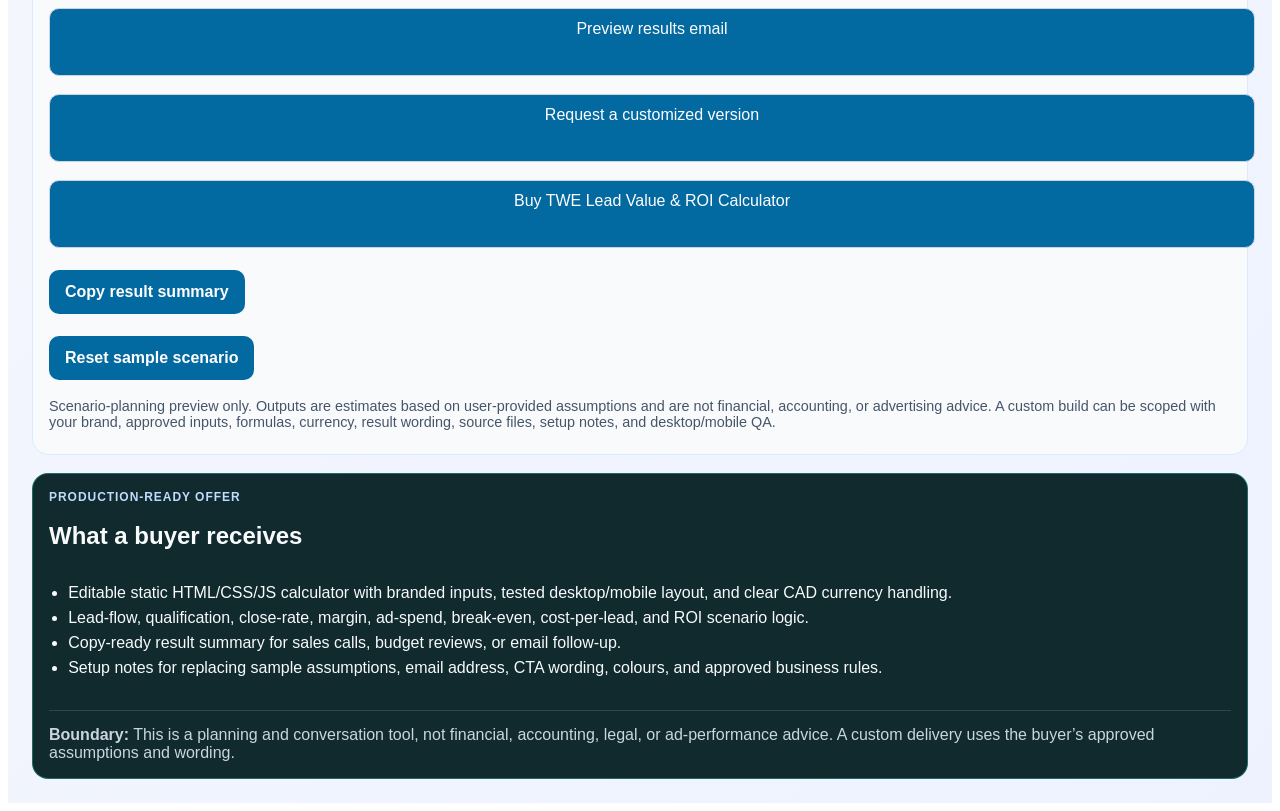
==== commit 58556ffc: "Add app metadata and embedded favicons" ====
--- a/gigs/lead-value-roi-calculator/index.html
+++ b/gigs/lead-value-roi-calculator/index.html
@@ -3,6 +3,8 @@
   <head>
     <meta charset="UTF-8" />
     <meta name="viewport" content="width=device-width, initial-scale=1.0" />
+    <meta name="description" content="Try the TWE Lead Value and ROI Calculator to model lead volume, close-rate, margin, ad-spend, and break-even assumptions before reviewing the downloadable product." />
+    <link rel="icon" href="data:image/svg+xml,%3Csvg xmlns='http://www.w3.org/2000/svg' viewBox='0 0 64 64'%3E%3Crect width='64' height='64' rx='14' fill='%230b1020'/%3E%3Cpath d='M14 18h36v8H14zm0 20h36v8H14z' fill='%237c3aed'/%3E%3C/svg%3E" />
     <title>Custom Lead Value & Campaign Economics Calculator</title>
     <link rel="stylesheet" href="styles.css" />
   </head>
--- a/gigs/lead-value-roi-calculator/styles.css
+++ b/gigs/lead-value-roi-calculator/styles.css
@@ -111,7 +111,7 @@
   width: fit-content;
   text-decoration: none;
   color: white;
-  background: #0ea5e9;
+  background: #0369a1;
   padding: 11px 16px;
   margin-top: 8px;
 }
@@ -126,7 +126,7 @@
 .product-readiness {
   color: #f8fafc;
   border-color: rgba(45, 212, 191, 0.38) !important;
-  background: linear-gradient(135deg, rgba(15, 23, 42, 0.88), rgba(20, 83, 45, 0.28)) !important;
+  background: #102a2e !important;
 }
 
 .feature-list {
